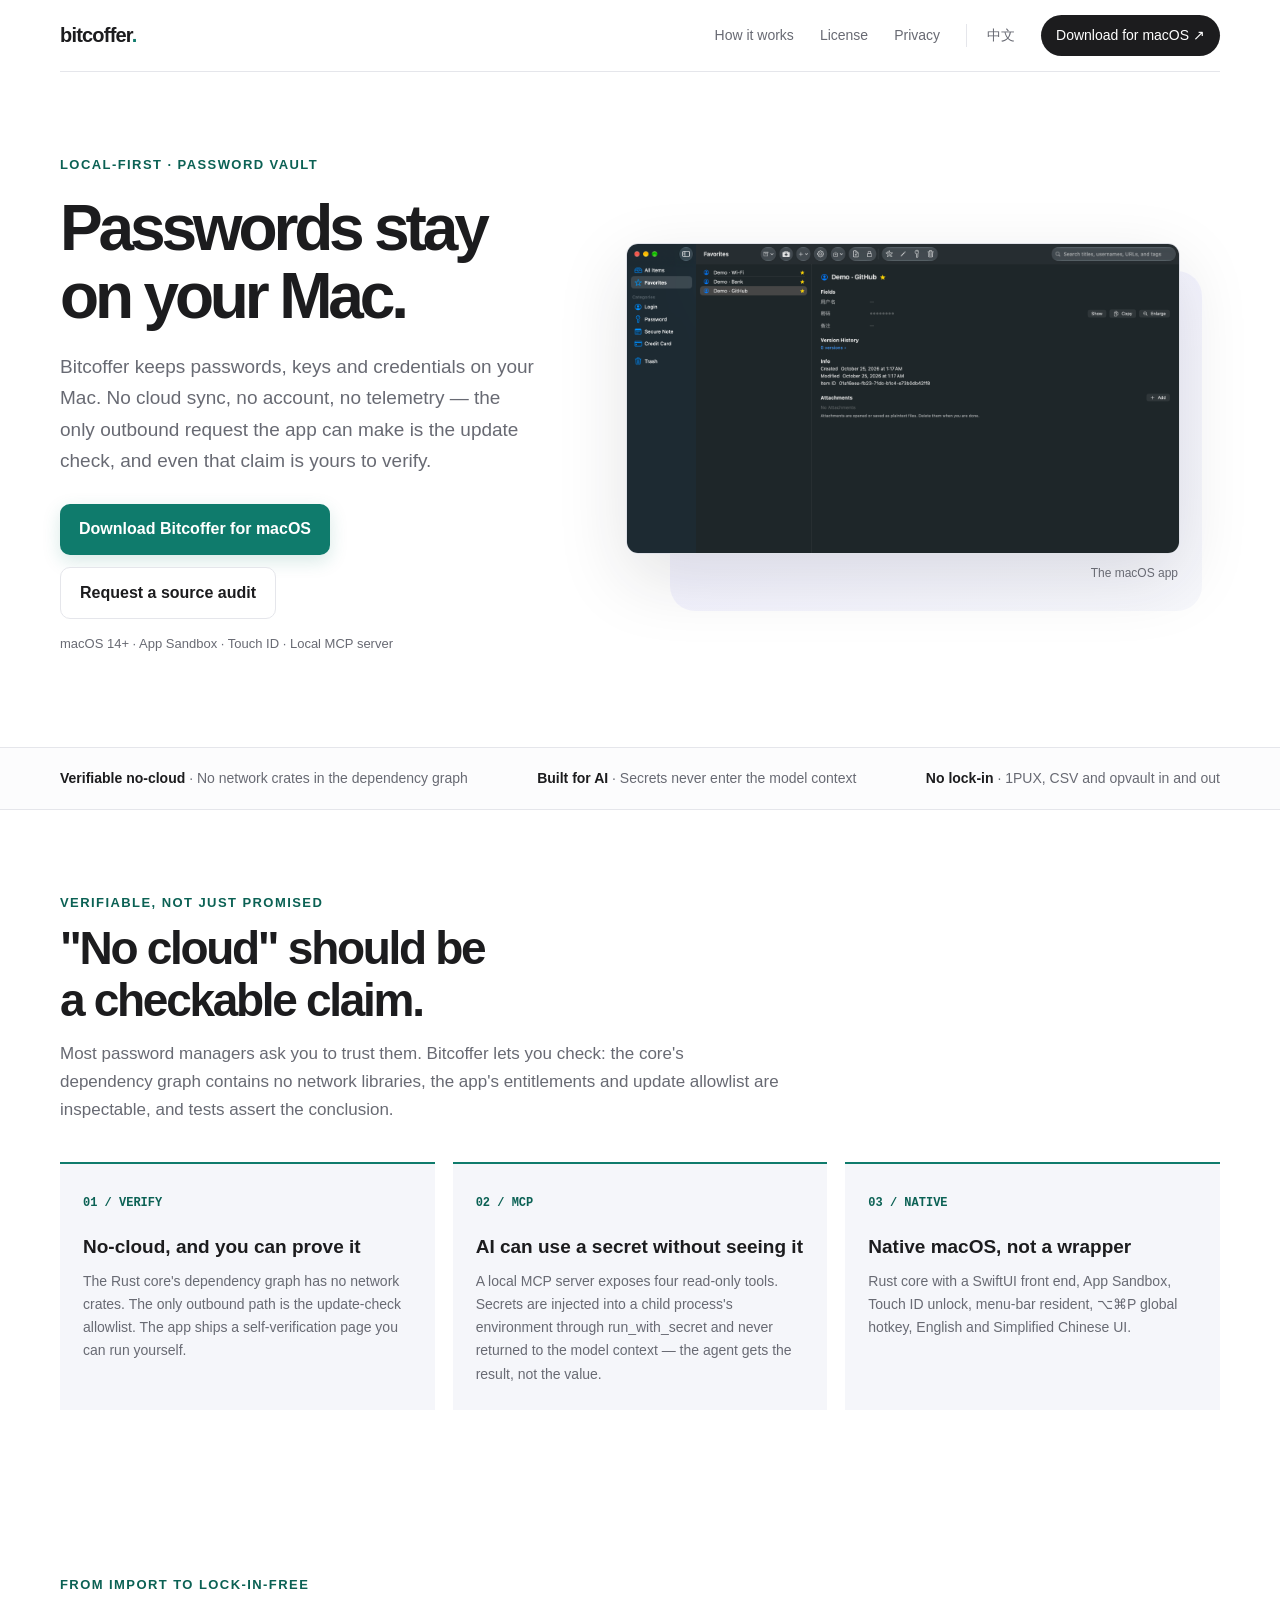
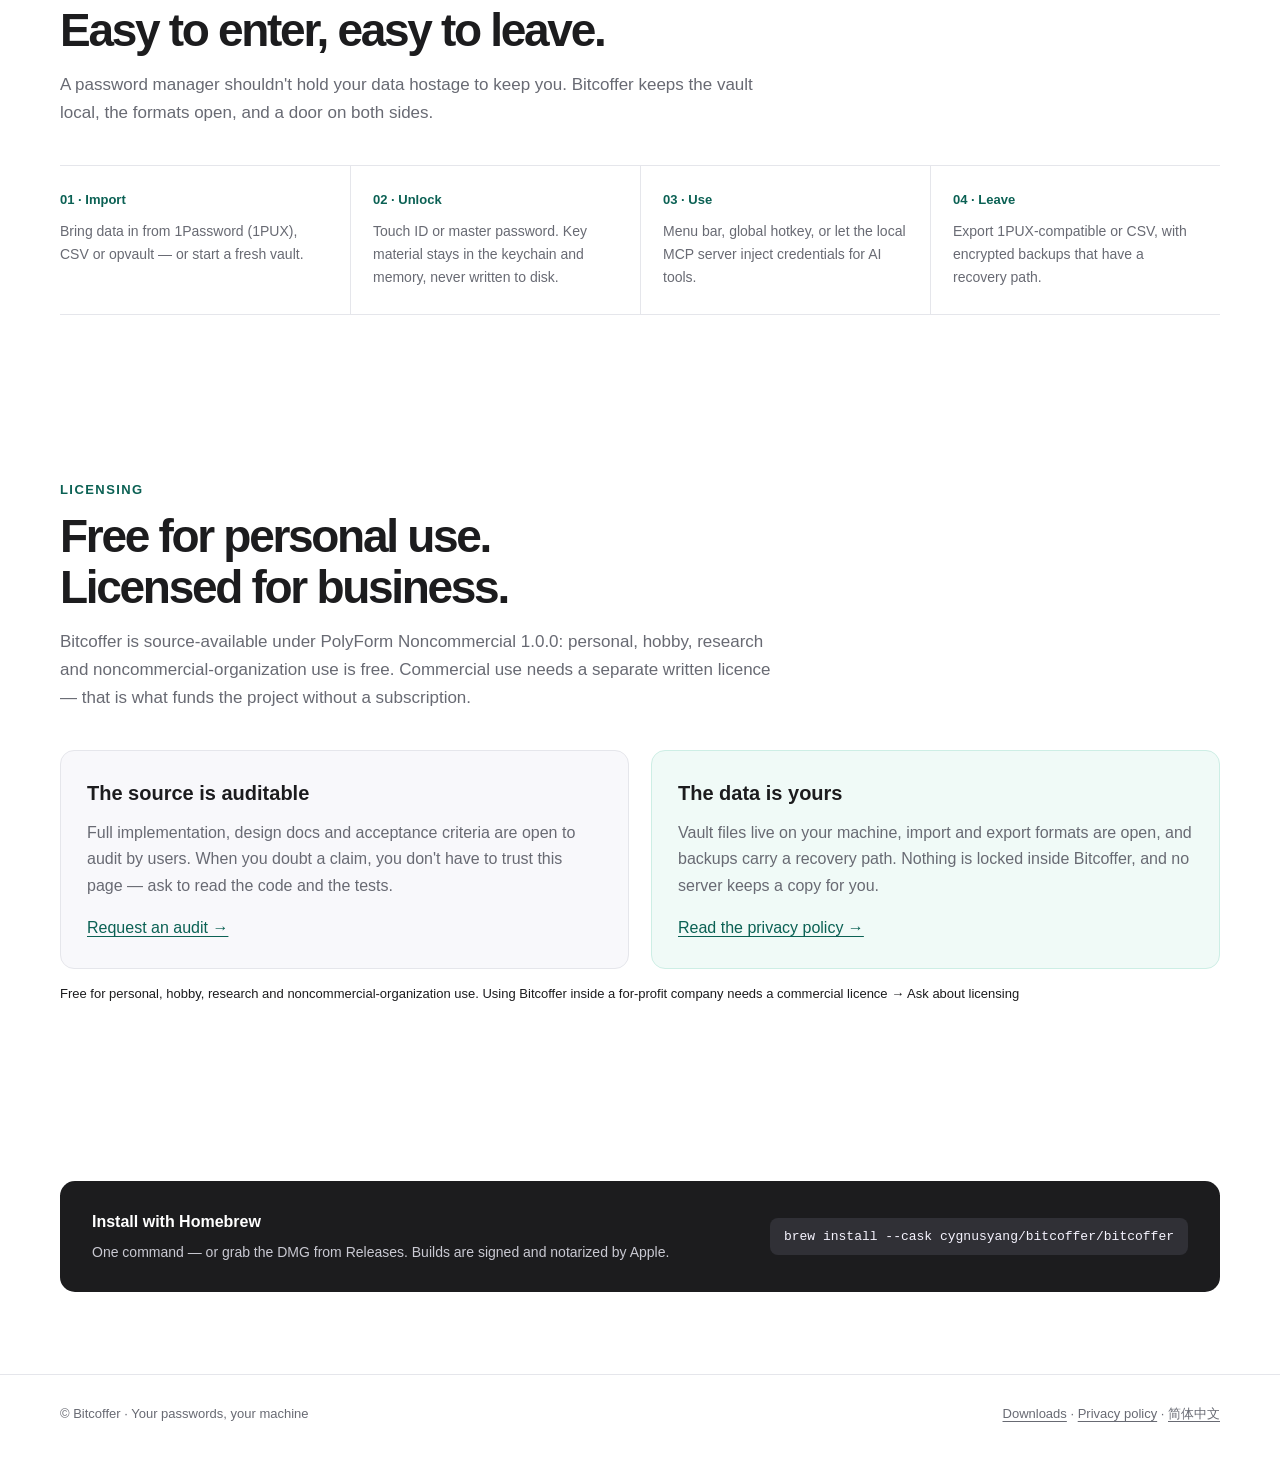
==== docs/en.html @ 15dc53fb "site: 官网迁入 docs/（容器化，配 GitHub Pages） 源码仓 cygnusyang/bitcoffer 转 private 后其 gh-pages 会下线，站点迁到本仓 docs/" ====
<!doctype html>
<html lang="en">
<head>
<meta charset="utf-8"><meta name="viewport" content="width=device-width,initial-scale=1">
<meta name="description" content="Bitcoffer is a local-first password manager for macOS. Passwords, keys and credentials stay on your Mac — no cloud sync, no account, no telemetry. The only outbound request is the update check, and you can verify that yourself.">
<meta name="theme-color" content="#ffffff"><title>Bitcoffer — A local-first password manager for macOS</title>
<link rel="canonical" href="en.html"><link rel="alternate" hreflang="zh-Hans" href="./"><link rel="stylesheet" href="site.css">
</head><body><a class="skip" href="#main">Skip to content</a>
<header class="wrap nav"><a class="brand" href="#top" aria-label="Bitcoffer home">bitcoffer<span>.</span></a><nav class="navlinks" aria-label="Main navigation"><a class="optional" href="#how">How it works</a><a href="#license">License</a><a class="optional" href="privacy.html">Privacy</a><a class="lang" href="./" lang="zh-Hans">中文</a><a class="pill" href="https://github.com/cygnusyang/bitcoffer-releases/releases/latest">Download for macOS ↗</a></nav></header>
<main id="main"><div class="wrap hero" id="top"><div><div class="eyebrow">local-first · password vault</div><h1>Passwords stay<br>on your Mac.</h1><p>Bitcoffer keeps passwords, keys and credentials on your Mac. No cloud sync, no account, no telemetry — the only outbound request the app can make is the update check, and even that claim is yours to verify.</p><div class="actions"><a class="button" href="https://github.com/cygnusyang/bitcoffer-releases/releases/latest">Download Bitcoffer for macOS</a><a class="button secondary" href="mailto:ruohuyang@163.com?subject=Bitcoffer%20source%20audit">Request a source audit</a></div><p class="micro">macOS 14+ · App Sandbox · Touch ID · Local MCP server</p></div><figure class="hero-art"><img src="assets/favorites-en.png" alt="The Bitcoffer main window on macOS, showing the sidebar, item list and detail pane" width="2880" height="1612"><figcaption class="caption">The macOS app</figcaption></figure></div>
<div class="strip"><div class="wrap strip-inner"><span><strong>Verifiable no-cloud</strong> · No network crates in the dependency graph</span><span><strong>Built for AI</strong> · Secrets never enter the model context</span><span><strong>No lock-in</strong> · 1PUX, CSV and opvault in and out</span></div></div>
<section class="content wrap"><div class="section-head"><div class="eyebrow">Verifiable, not just promised</div><h2>"No cloud" should be<br>a checkable claim.</h2><p>Most password managers ask you to trust them. Bitcoffer lets you check: the core's dependency graph contains no network libraries, the app's entitlements and update allowlist are inspectable, and tests assert the conclusion.</p></div><div class="columns"><article class="feature"><span class="num">01 / VERIFY</span><h3>No-cloud, and you can prove it</h3><p>The Rust core's dependency graph has no network crates. The only outbound path is the update-check allowlist. The app ships a self-verification page you can run yourself.</p></article><article class="feature"><span class="num">02 / MCP</span><h3>AI can use a secret without seeing it</h3><p>A local MCP server exposes four read-only tools. Secrets are injected into a child process's environment through run_with_secret and never returned to the model context — the agent gets the result, not the value.</p></article><article class="feature"><span class="num">03 / NATIVE</span><h3>Native macOS, not a wrapper</h3><p>Rust core with a SwiftUI front end, App Sandbox, Touch ID unlock, menu-bar resident, ⌥⌘P global hotkey, English and Simplified Chinese UI.</p></article></div></section>
<section class="content wrap" id="how"><div class="section-head"><div class="eyebrow">From import to lock-in-free</div><h2>Easy to enter, easy to leave.</h2><p>A password manager shouldn't hold your data hostage to keep you. Bitcoffer keeps the vault local, the formats open, and a door on both sides.</p></div><div class="workflow"><article class="step"><b>01 · Import</b><p>Bring data in from 1Password (1PUX), CSV or opvault — or start a fresh vault.</p></article><article class="step"><b>02 · Unlock</b><p>Touch ID or master password. Key material stays in the keychain and memory, never written to disk.</p></article><article class="step"><b>03 · Use</b><p>Menu bar, global hotkey, or let the local MCP server inject credentials for AI tools.</p></article><article class="step"><b>04 · Leave</b><p>Export 1PUX-compatible or CSV, with encrypted backups that have a recovery path.</p></article></div></section>
<section class="content wrap" id="license"><div class="section-head"><div class="eyebrow">Licensing</div><h2>Free for personal use.<br>Licensed for business.</h2><p>Bitcoffer is source-available under PolyForm Noncommercial 1.0.0: personal, hobby, research and noncommercial-organization use is free. Commercial use needs a separate written licence — that is what funds the project without a subscription.</p></div><div class="license"><article><h3>The source is auditable</h3><p>Full implementation, design docs and acceptance criteria are open to audit by users. When you doubt a claim, you don't have to trust this page — ask to read the code and the tests.</p><a class="inline" href="mailto:ruohuyang@163.com?subject=Bitcoffer%20source%20audit">Request an audit →</a></article><article class="commercial"><h3>The data is yours</h3><p>Vault files live on your machine, import and export formats are open, and backups carry a recovery path. Nothing is locked inside Bitcoffer, and no server keeps a copy for you.</p><a class="inline" href="privacy.html">Read the privacy policy →</a></article></div><p class="micro">Free for personal, hobby, research and noncommercial-organization use. Using Bitcoffer inside a for-profit company needs a commercial licence → <a class="inline" href="mailto:ruohuyang@163.com?subject=Bitcoffer%20Commercial%20License">Ask about licensing</a></p></section>
<section class="content wrap"><div class="install"><div><strong>Install with Homebrew</strong><p>One command — or grab the DMG from Releases. Builds are signed and notarized by Apple.</p></div><code>brew install --cask cygnusyang/bitcoffer/bitcoffer</code></div></section></main>
<footer class="footer"><div class="wrap footer-inner"><span>© Bitcoffer · Your passwords, your machine</span><span><a href="https://github.com/cygnusyang/bitcoffer-releases">Downloads</a> · <a href="privacy.html">Privacy policy</a> · <a href="./" lang="zh-Hans">简体中文</a></span></div></footer></body></html>
---- docs/site.css ----
:root{color-scheme:light;--ink:#1c1c1e;--muted:#686a73;--line:#e5e6eb;--paper:#fff;--soft:#f5f6fa;--accent:#0f7b6c;--accent-dark:#0b6154;--purple:#0f7b6c;--max:1160px;font-family:-apple-system,BlinkMacSystemFont,"Segoe UI","PingFang SC","Helvetica Neue",sans-serif;color:var(--ink);background:var(--paper);font-synthesis:none;text-rendering:optimizeLegibility}*{box-sizing:border-box}html{scroll-behavior:smooth}body{margin:0;font-size:16px;line-height:1.65}a{color:inherit;text-decoration:none}a:hover{color:var(--accent-dark)}.wrap{width:min(var(--max),calc(100% - 48px));margin:auto}.nav{height:72px;display:flex;align-items:center;justify-content:space-between;border-bottom:1px solid var(--line)}.brand{font-size:20px;font-weight:750;letter-spacing:-.04em}.brand span{color:var(--accent)}.navlinks{display:flex;align-items:center;gap:26px;font-size:14px;color:var(--muted)}.navlinks a:hover{color:var(--ink)}.navlinks .pill{padding:9px 15px;border-radius:999px;background:var(--ink);color:white}.lang{border-left:1px solid var(--line);padding-left:20px}.hero{padding:82px 0 64px;display:grid;grid-template-columns:.86fr 1.14fr;gap:48px;align-items:center}.eyebrow{color:var(--accent-dark);font-size:13px;font-weight:700;letter-spacing:.11em;text-transform:uppercase}.hero h1{font-size:clamp(40px,5.6vw,64px);line-height:1.06;letter-spacing:-.065em;margin:20px 0}.hero p{font-size:19px;color:var(--muted);max-width:490px;margin:0 0 28px}.actions{display:flex;flex-wrap:wrap;gap:12px}.button{display:inline-flex;align-items:center;justify-content:center;padding:12px 19px;border-radius:10px;background:var(--accent);color:white;font-weight:650;box-shadow:0 6px 18px #0f7b6c2b}.button:hover{color:white;background:var(--accent-dark)}.button.secondary{background:white;color:var(--ink);box-shadow:none;border:1px solid var(--line)}.micro{font-size:13px!important;margin-top:14px!important}.hero-art{position:relative}.hero-art:before{content:"";position:absolute;inset:8% -4% -5% 8%;background:linear-gradient(145deg,#f0efff,#f7f8fc);border-radius:25px;z-index:-1}.hero-art img{display:block;width:100%;height:auto;border:1px solid #dfe1e8;border-radius:12px;box-shadow:0 24px 70px #22212b20}.caption{font-size:12px;color:var(--muted);text-align:right;margin:10px 2px}.strip{border-top:1px solid var(--line);border-bottom:1px solid var(--line);background:#fcfcfd}.strip-inner{display:flex;gap:30px;justify-content:space-between;padding:19px 0;color:var(--muted);font-size:14px}.strip strong{color:var(--ink)}section.content{padding:82px 0}.section-head{max-width:720px;margin-bottom:38px}.section-head h2{font-size:clamp(30px,4vw,46px);line-height:1.12;letter-spacing:-.05em;margin:10px 0 14px}.section-head p{color:var(--muted);font-size:17px;margin:0}.columns{display:grid;grid-template-columns:repeat(3,1fr);gap:18px}.feature{padding:24px 23px;border-top:2px solid var(--accent);background:var(--soft);min-height:190px}.feature .num{font:600 12px ui-monospace,monospace;color:var(--accent-dark)}.feature h3{font-size:19px;margin:16px 0 8px}.feature p{color:var(--muted);font-size:14px;margin:0}.workflow{display:grid;grid-template-columns:repeat(4,1fr);border-top:1px solid var(--line);border-bottom:1px solid var(--line)}.step{padding:23px 22px 25px 0}.step+.step{padding-left:22px;border-left:1px solid var(--line)}.step b{display:block;font-size:13px;color:var(--accent-dark);margin-bottom:10px}.step p{font-size:14px;color:var(--muted);margin:0}.license{display:grid;grid-template-columns:1fr 1fr;gap:22px}.license article{padding:26px;background:#f8f8fb;border:1px solid var(--line);border-radius:14px}.license h3{margin:0 0 10px;font-size:20px}.license p{color:var(--muted);margin:0 0 16px}.license a.inline{color:var(--accent-dark);text-decoration:underline;text-underline-offset:3px}.license .commercial{background:#f0faf7;border-color:#cdeee5}.install{display:flex;align-items:center;justify-content:space-between;gap:24px;padding:28px 32px;background:var(--ink);color:white;border-radius:15px}.install p{margin:6px 0 0;color:#c9c9d2;font-size:14px}.install code{display:inline-block;background:#303036;padding:11px 14px;border-radius:8px;color:#f6f4ff;font:13px ui-monospace,monospace}.footer{border-top:1px solid var(--line);padding:28px 0 42px;color:var(--muted);font-size:13px}.footer-inner{display:flex;justify-content:space-between;gap:20px}.footer a{text-decoration:underline;text-underline-offset:3px}.skip{position:absolute;left:-9999px}.skip:focus{left:12px;top:12px;padding:10px;background:white;z-index:5}a:focus-visible{outline:3px solid var(--purple);outline-offset:3px;border-radius:3px}@media(max-width:850px){.hero{grid-template-columns:1fr;padding-top:58px;gap:38px}.hero-art{max-width:780px}.navlinks{gap:15px}.navlinks .optional{display:none}}@media(max-width:650px){.wrap{width:min(var(--max),calc(100% - 32px))}.nav{height:62px}.navlinks{gap:12px;font-size:13px}.navlinks .pill{padding:7px 11px}.lang{padding-left:12px}.hero{padding:48px 0 44px}.hero h1{font-size:46px}.hero p{font-size:17px}.strip-inner{display:grid;grid-template-columns:1fr 1fr;gap:12px}.content{padding:58px 0!important}.columns,.license{grid-template-columns:1fr}.feature{min-height:auto}.workflow{grid-template-columns:1fr 1fr}.step{padding:19px 12px 20px 0}.step+.step{padding-left:14px}.step:nth-child(3){border-left:0;padding-left:0;border-top:1px solid var(--line)}.step:nth-child(4){border-top:1px solid var(--line)}.install{align-items:flex-start;flex-direction:column;padding:24px}.install code{font-size:12px;max-width:100%;overflow-wrap:anywhere}.footer-inner{flex-direction:column}}@media(prefers-reduced-motion:reduce){html{scroll-behavior:auto}*{animation-duration:.01ms!important;transition-duration:.01ms!important}}
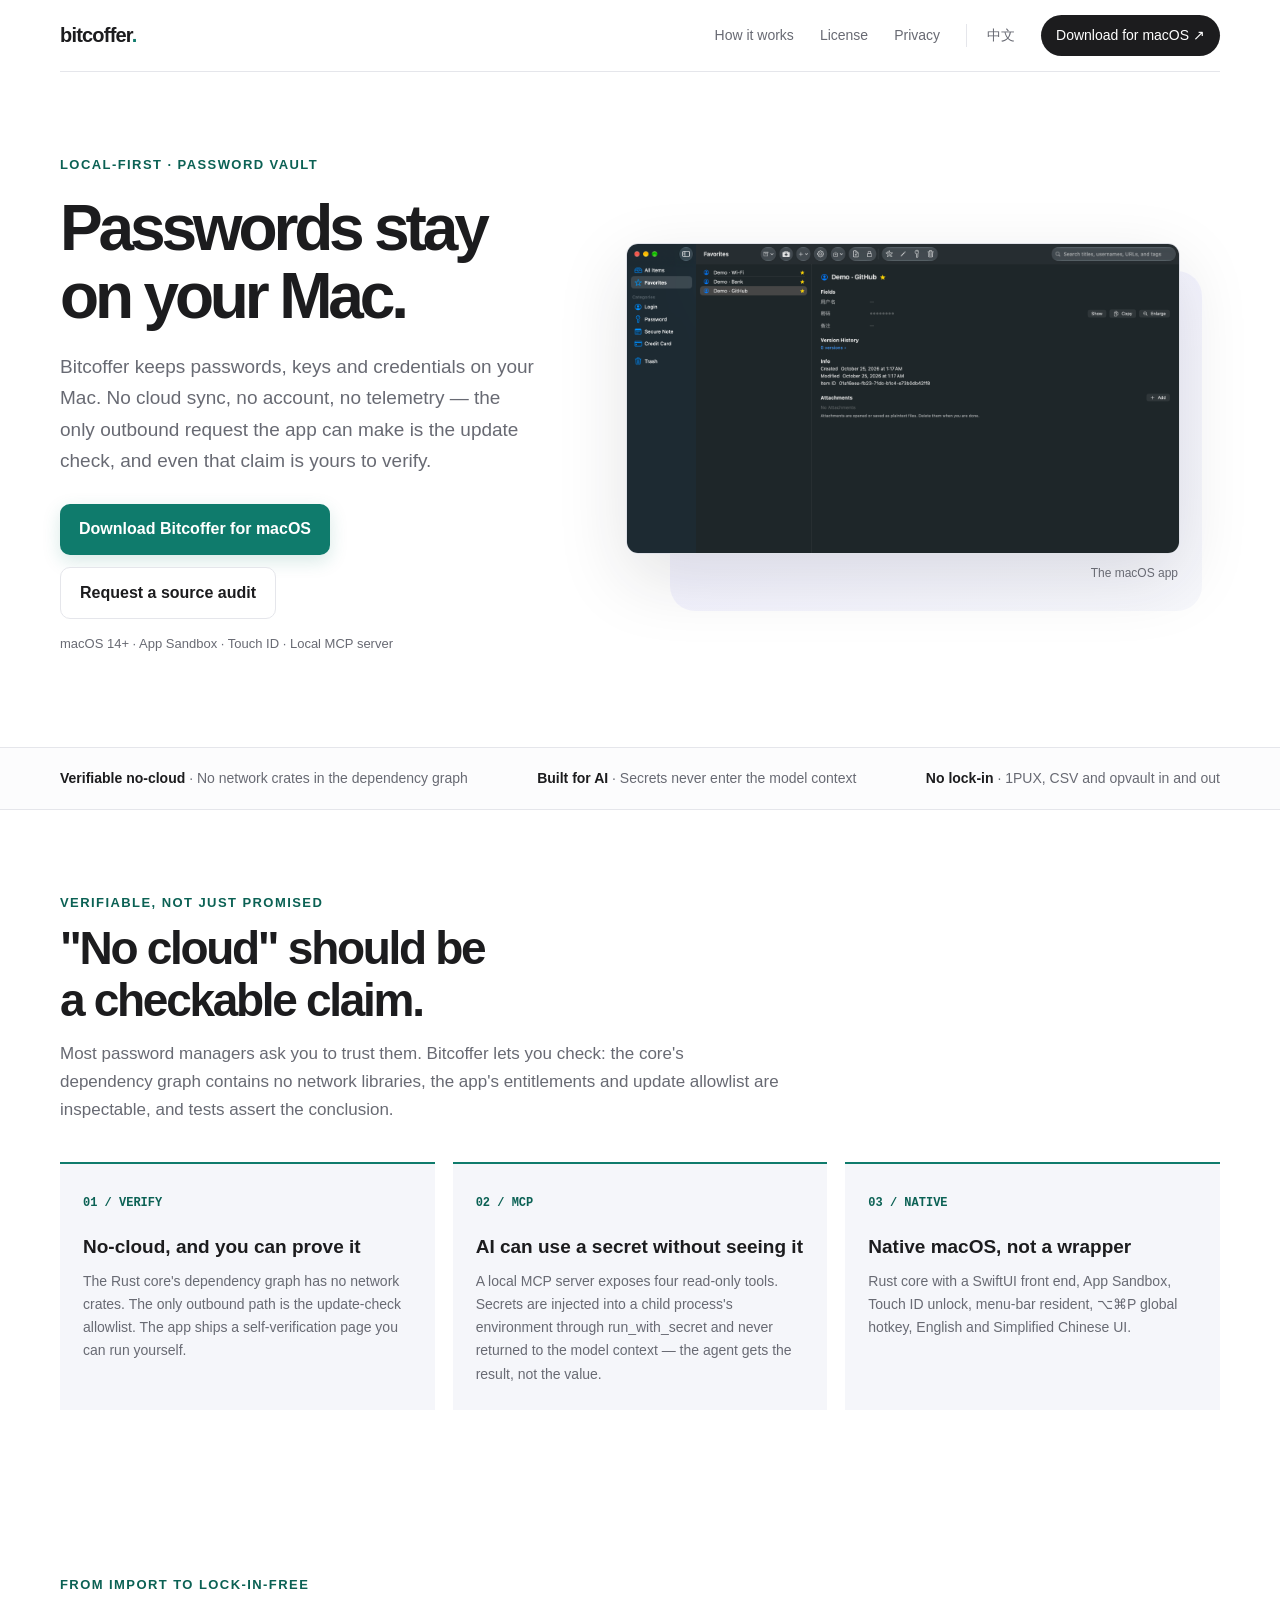
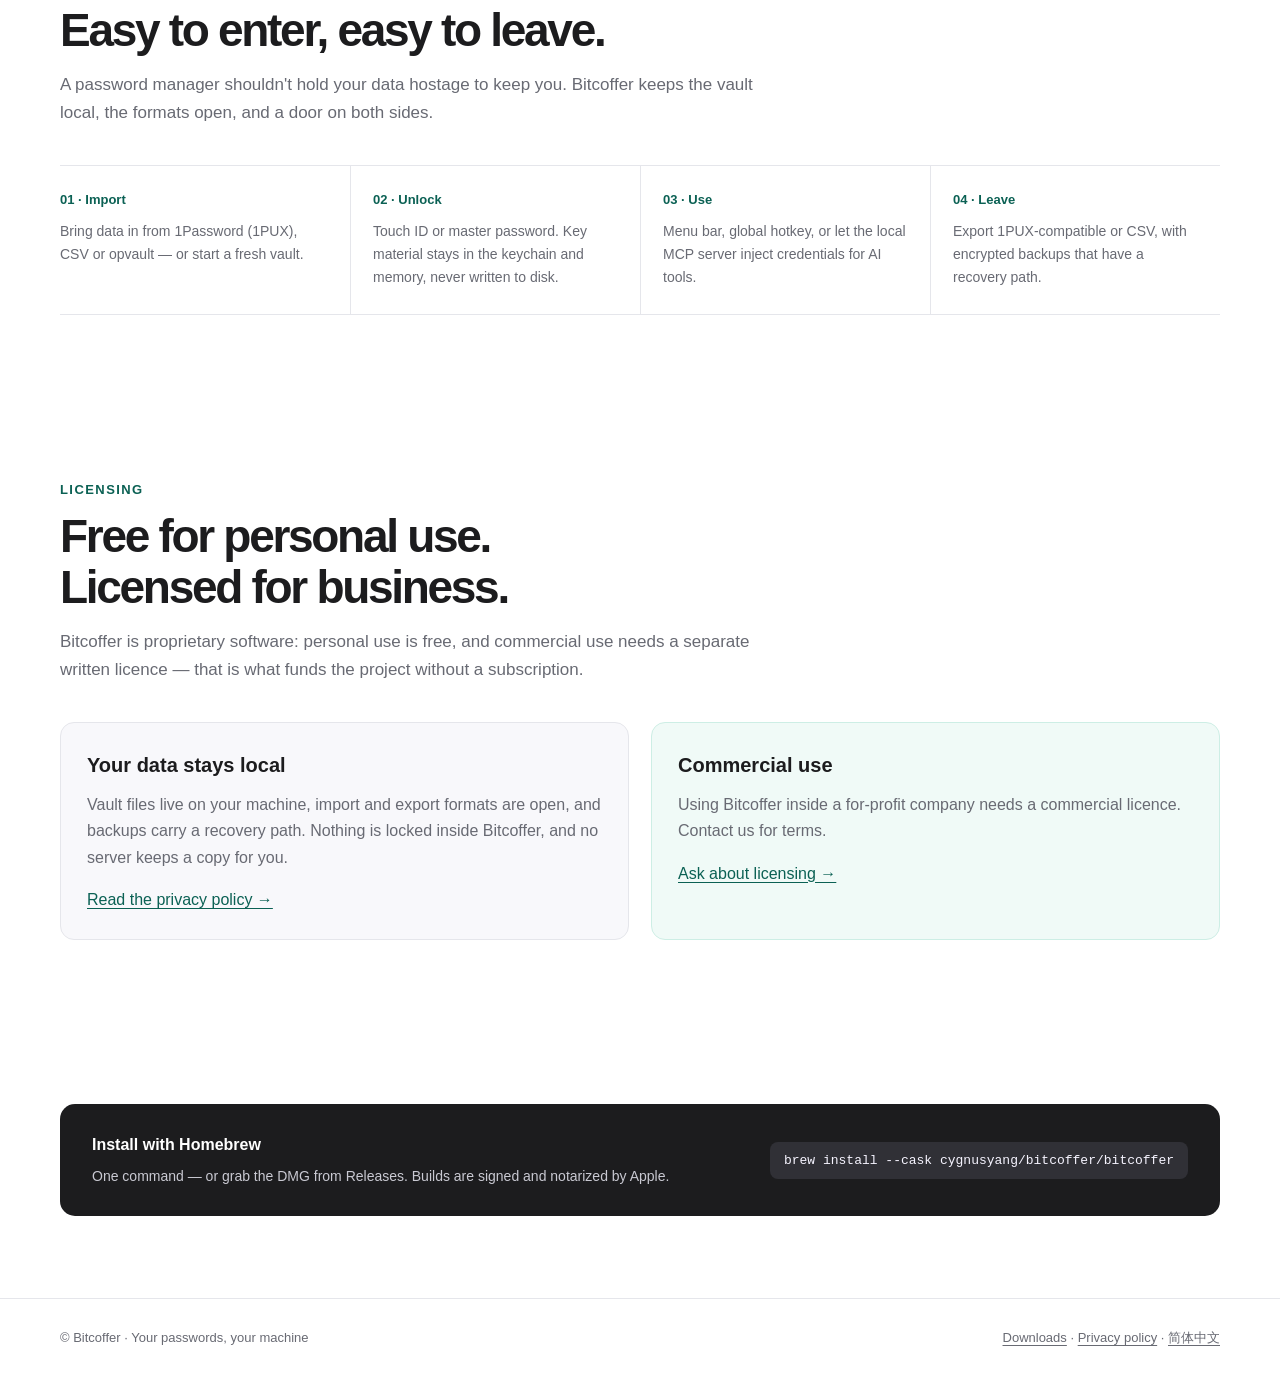
==== commit 8cc6b0c6: "site: 站点改用 site/ 的专有许可版本，并修正跨仓链接 - 以源码仓 site/ 为准（LICENSE 已改 Proprietary，许可卡片已是「数据留在本地 /   商业授权」，不再宣称" ====
--- a/docs/en.html
+++ b/docs/en.html
@@ -4,13 +4,13 @@
 <meta charset="utf-8"><meta name="viewport" content="width=device-width,initial-scale=1">
 <meta name="description" content="Bitcoffer is a local-first password manager for macOS. Passwords, keys and credentials stay on your Mac — no cloud sync, no account, no telemetry. The only outbound request is the update check, and you can verify that yourself.">
 <meta name="theme-color" content="#ffffff"><title>Bitcoffer — A local-first password manager for macOS</title>
-<link rel="canonical" href="en.html"><link rel="alternate" hreflang="zh-Hans" href="./"><link rel="stylesheet" href="site.css">
+<link rel="canonical" href="https://cygnusyang.github.io/bitcoffer/en.html"><link rel="alternate" hreflang="zh-Hans" href="https://cygnusyang.github.io/bitcoffer/"><link rel="stylesheet" href="site.css">
 </head><body><a class="skip" href="#main">Skip to content</a>
 <header class="wrap nav"><a class="brand" href="#top" aria-label="Bitcoffer home">bitcoffer<span>.</span></a><nav class="navlinks" aria-label="Main navigation"><a class="optional" href="#how">How it works</a><a href="#license">License</a><a class="optional" href="privacy.html">Privacy</a><a class="lang" href="./" lang="zh-Hans">中文</a><a class="pill" href="https://github.com/cygnusyang/bitcoffer-releases/releases/latest">Download for macOS ↗</a></nav></header>
 <main id="main"><div class="wrap hero" id="top"><div><div class="eyebrow">local-first · password vault</div><h1>Passwords stay<br>on your Mac.</h1><p>Bitcoffer keeps passwords, keys and credentials on your Mac. No cloud sync, no account, no telemetry — the only outbound request the app can make is the update check, and even that claim is yours to verify.</p><div class="actions"><a class="button" href="https://github.com/cygnusyang/bitcoffer-releases/releases/latest">Download Bitcoffer for macOS</a><a class="button secondary" href="mailto:ruohuyang@163.com?subject=Bitcoffer%20source%20audit">Request a source audit</a></div><p class="micro">macOS 14+ · App Sandbox · Touch ID · Local MCP server</p></div><figure class="hero-art"><img src="assets/favorites-en.png" alt="The Bitcoffer main window on macOS, showing the sidebar, item list and detail pane" width="2880" height="1612"><figcaption class="caption">The macOS app</figcaption></figure></div>
 <div class="strip"><div class="wrap strip-inner"><span><strong>Verifiable no-cloud</strong> · No network crates in the dependency graph</span><span><strong>Built for AI</strong> · Secrets never enter the model context</span><span><strong>No lock-in</strong> · 1PUX, CSV and opvault in and out</span></div></div>
 <section class="content wrap"><div class="section-head"><div class="eyebrow">Verifiable, not just promised</div><h2>"No cloud" should be<br>a checkable claim.</h2><p>Most password managers ask you to trust them. Bitcoffer lets you check: the core's dependency graph contains no network libraries, the app's entitlements and update allowlist are inspectable, and tests assert the conclusion.</p></div><div class="columns"><article class="feature"><span class="num">01 / VERIFY</span><h3>No-cloud, and you can prove it</h3><p>The Rust core's dependency graph has no network crates. The only outbound path is the update-check allowlist. The app ships a self-verification page you can run yourself.</p></article><article class="feature"><span class="num">02 / MCP</span><h3>AI can use a secret without seeing it</h3><p>A local MCP server exposes four read-only tools. Secrets are injected into a child process's environment through run_with_secret and never returned to the model context — the agent gets the result, not the value.</p></article><article class="feature"><span class="num">03 / NATIVE</span><h3>Native macOS, not a wrapper</h3><p>Rust core with a SwiftUI front end, App Sandbox, Touch ID unlock, menu-bar resident, ⌥⌘P global hotkey, English and Simplified Chinese UI.</p></article></div></section>
 <section class="content wrap" id="how"><div class="section-head"><div class="eyebrow">From import to lock-in-free</div><h2>Easy to enter, easy to leave.</h2><p>A password manager shouldn't hold your data hostage to keep you. Bitcoffer keeps the vault local, the formats open, and a door on both sides.</p></div><div class="workflow"><article class="step"><b>01 · Import</b><p>Bring data in from 1Password (1PUX), CSV or opvault — or start a fresh vault.</p></article><article class="step"><b>02 · Unlock</b><p>Touch ID or master password. Key material stays in the keychain and memory, never written to disk.</p></article><article class="step"><b>03 · Use</b><p>Menu bar, global hotkey, or let the local MCP server inject credentials for AI tools.</p></article><article class="step"><b>04 · Leave</b><p>Export 1PUX-compatible or CSV, with encrypted backups that have a recovery path.</p></article></div></section>
-<section class="content wrap" id="license"><div class="section-head"><div class="eyebrow">Licensing</div><h2>Free for personal use.<br>Licensed for business.</h2><p>Bitcoffer is source-available under PolyForm Noncommercial 1.0.0: personal, hobby, research and noncommercial-organization use is free. Commercial use needs a separate written licence — that is what funds the project without a subscription.</p></div><div class="license"><article><h3>The source is auditable</h3><p>Full implementation, design docs and acceptance criteria are open to audit by users. When you doubt a claim, you don't have to trust this page — ask to read the code and the tests.</p><a class="inline" href="mailto:ruohuyang@163.com?subject=Bitcoffer%20source%20audit">Request an audit →</a></article><article class="commercial"><h3>The data is yours</h3><p>Vault files live on your machine, import and export formats are open, and backups carry a recovery path. Nothing is locked inside Bitcoffer, and no server keeps a copy for you.</p><a class="inline" href="privacy.html">Read the privacy policy →</a></article></div><p class="micro">Free for personal, hobby, research and noncommercial-organization use. Using Bitcoffer inside a for-profit company needs a commercial licence → <a class="inline" href="mailto:ruohuyang@163.com?subject=Bitcoffer%20Commercial%20License">Ask about licensing</a></p></section>
+<section class="content wrap" id="license"><div class="section-head"><div class="eyebrow">Licensing</div><h2>Free for personal use.<br>Licensed for business.</h2><p>Bitcoffer is proprietary software: personal use is free, and commercial use needs a separate written licence — that is what funds the project without a subscription.</p></div><div class="license"><article><h3>Your data stays local</h3><p>Vault files live on your machine, import and export formats are open, and backups carry a recovery path. Nothing is locked inside Bitcoffer, and no server keeps a copy for you.</p><a class="inline" href="https://github.com/cygnusyang/bitcoffer/blob/main/PRIVACY.md">Read the privacy policy →</a></article><article class="commercial"><h3>Commercial use</h3><p>Using Bitcoffer inside a for-profit company needs a commercial licence. Contact us for terms.</p><a class="inline" href="mailto:ruohuyang@163.com?subject=Bitcoffer%20Commercial%20License">Ask about licensing →</a></article></div></section>
 <section class="content wrap"><div class="install"><div><strong>Install with Homebrew</strong><p>One command — or grab the DMG from Releases. Builds are signed and notarized by Apple.</p></div><code>brew install --cask cygnusyang/bitcoffer/bitcoffer</code></div></section></main>
 <footer class="footer"><div class="wrap footer-inner"><span>© Bitcoffer · Your passwords, your machine</span><span><a href="https://github.com/cygnusyang/bitcoffer-releases">Downloads</a> · <a href="privacy.html">Privacy policy</a> · <a href="./" lang="zh-Hans">简体中文</a></span></div></footer></body></html>
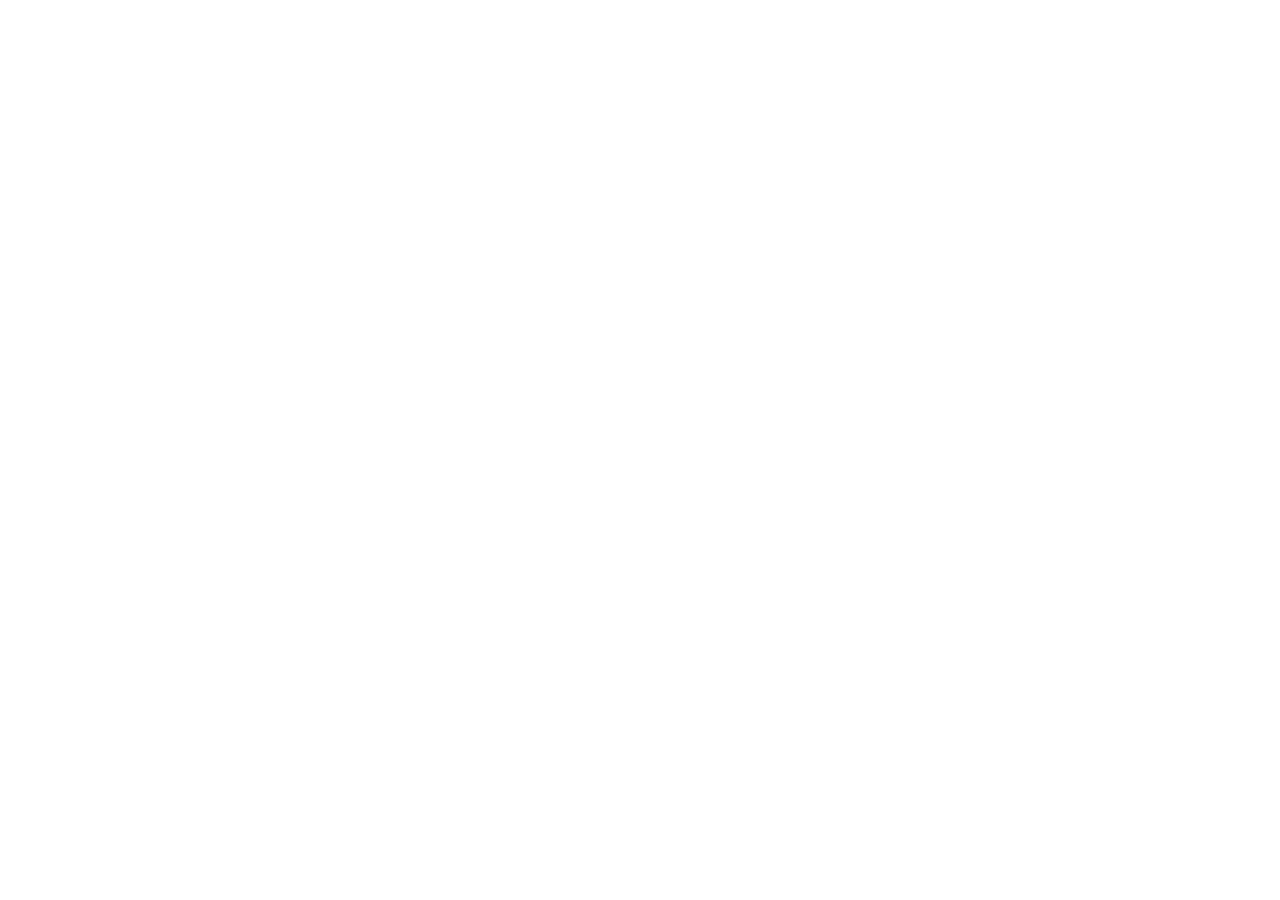
==== commit 7cb82fb5: "Route Bitcoffer Pages visitors to the official website" ====
--- a/docs/en.html
+++ b/docs/en.html
@@ -1,16 +1,19 @@
 <!doctype html>
 <html lang="en">
 <head>
-<meta charset="utf-8"><meta name="viewport" content="width=device-width,initial-scale=1">
-<meta name="description" content="Bitcoffer is a local-first password manager for macOS. Passwords, keys and credentials stay on your Mac — no cloud sync, no account, no telemetry. The only outbound request is the update check, and you can verify that yourself.">
-<meta name="theme-color" content="#ffffff"><title>Bitcoffer — A local-first password manager for macOS</title>
-<link rel="canonical" href="https://cygnusyang.github.io/bitcoffer/en.html"><link rel="alternate" hreflang="zh-Hans" href="https://cygnusyang.github.io/bitcoffer/"><link rel="stylesheet" href="site.css">
-</head><body><a class="skip" href="#main">Skip to content</a>
-<header class="wrap nav"><a class="brand" href="#top" aria-label="Bitcoffer home">bitcoffer<span>.</span></a><nav class="navlinks" aria-label="Main navigation"><a class="optional" href="#how">How it works</a><a href="#license">License</a><a class="optional" href="privacy.html">Privacy</a><a class="lang" href="./" lang="zh-Hans">中文</a><a class="pill" href="https://github.com/cygnusyang/bitcoffer-releases/releases/latest">Download for macOS ↗</a></nav></header>
-<main id="main"><div class="wrap hero" id="top"><div><div class="eyebrow">local-first · password vault</div><h1>Passwords stay<br>on your Mac.</h1><p>Bitcoffer keeps passwords, keys and credentials on your Mac. No cloud sync, no account, no telemetry — the only outbound request the app can make is the update check, and even that claim is yours to verify.</p><div class="actions"><a class="button" href="https://github.com/cygnusyang/bitcoffer-releases/releases/latest">Download Bitcoffer for macOS</a><a class="button secondary" href="mailto:ruohuyang@163.com?subject=Bitcoffer%20source%20audit">Request a source audit</a></div><p class="micro">macOS 14+ · App Sandbox · Touch ID · Local MCP server</p></div><figure class="hero-art"><img src="assets/favorites-en.png" alt="The Bitcoffer main window on macOS, showing the sidebar, item list and detail pane" width="2880" height="1612"><figcaption class="caption">The macOS app</figcaption></figure></div>
-<div class="strip"><div class="wrap strip-inner"><span><strong>Verifiable no-cloud</strong> · No network crates in the dependency graph</span><span><strong>Built for AI</strong> · Secrets never enter the model context</span><span><strong>No lock-in</strong> · 1PUX, CSV and opvault in and out</span></div></div>
-<section class="content wrap"><div class="section-head"><div class="eyebrow">Verifiable, not just promised</div><h2>"No cloud" should be<br>a checkable claim.</h2><p>Most password managers ask you to trust them. Bitcoffer lets you check: the core's dependency graph contains no network libraries, the app's entitlements and update allowlist are inspectable, and tests assert the conclusion.</p></div><div class="columns"><article class="feature"><span class="num">01 / VERIFY</span><h3>No-cloud, and you can prove it</h3><p>The Rust core's dependency graph has no network crates. The only outbound path is the update-check allowlist. The app ships a self-verification page you can run yourself.</p></article><article class="feature"><span class="num">02 / MCP</span><h3>AI can use a secret without seeing it</h3><p>A local MCP server exposes four read-only tools. Secrets are injected into a child process's environment through run_with_secret and never returned to the model context — the agent gets the result, not the value.</p></article><article class="feature"><span class="num">03 / NATIVE</span><h3>Native macOS, not a wrapper</h3><p>Rust core with a SwiftUI front end, App Sandbox, Touch ID unlock, menu-bar resident, ⌥⌘P global hotkey, English and Simplified Chinese UI.</p></article></div></section>
-<section class="content wrap" id="how"><div class="section-head"><div class="eyebrow">From import to lock-in-free</div><h2>Easy to enter, easy to leave.</h2><p>A password manager shouldn't hold your data hostage to keep you. Bitcoffer keeps the vault local, the formats open, and a door on both sides.</p></div><div class="workflow"><article class="step"><b>01 · Import</b><p>Bring data in from 1Password (1PUX), CSV or opvault — or start a fresh vault.</p></article><article class="step"><b>02 · Unlock</b><p>Touch ID or master password. Key material stays in the keychain and memory, never written to disk.</p></article><article class="step"><b>03 · Use</b><p>Menu bar, global hotkey, or let the local MCP server inject credentials for AI tools.</p></article><article class="step"><b>04 · Leave</b><p>Export 1PUX-compatible or CSV, with encrypted backups that have a recovery path.</p></article></div></section>
-<section class="content wrap" id="license"><div class="section-head"><div class="eyebrow">Licensing</div><h2>Free for personal use.<br>Licensed for business.</h2><p>Bitcoffer is proprietary software: personal use is free, and commercial use needs a separate written licence — that is what funds the project without a subscription.</p></div><div class="license"><article><h3>Your data stays local</h3><p>Vault files live on your machine, import and export formats are open, and backups carry a recovery path. Nothing is locked inside Bitcoffer, and no server keeps a copy for you.</p><a class="inline" href="https://github.com/cygnusyang/bitcoffer/blob/main/PRIVACY.md">Read the privacy policy →</a></article><article class="commercial"><h3>Commercial use</h3><p>Using Bitcoffer inside a for-profit company needs a commercial licence. Contact us for terms.</p><a class="inline" href="mailto:ruohuyang@163.com?subject=Bitcoffer%20Commercial%20License">Ask about licensing →</a></article></div></section>
-<section class="content wrap"><div class="install"><div><strong>Install with Homebrew</strong><p>One command — or grab the DMG from Releases. Builds are signed and notarized by Apple.</p></div><code>brew install --cask cygnusyang/bitcoffer/bitcoffer</code></div></section></main>
-<footer class="footer"><div class="wrap footer-inner"><span>© Bitcoffer · Your passwords, your machine</span><span><a href="https://github.com/cygnusyang/bitcoffer-releases">Downloads</a> · <a href="privacy.html">Privacy policy</a> · <a href="./" lang="zh-Hans">简体中文</a></span></div></footer></body></html>
+  <meta charset="utf-8">
+  <meta name="viewport" content="width=device-width, initial-scale=1">
+  <title>Bitcoffer</title>
+  <link rel="canonical" href="https://ai.cygnusyang.top/bitcoffer/">
+  <meta http-equiv="refresh" content="0; url=https://ai.cygnusyang.top/bitcoffer/">
+  <script>
+    const destination = new URL(document.querySelector('link[rel="canonical"]').href);
+    destination.search = location.search;
+    destination.hash = location.hash;
+    location.replace(destination.href);
+  </script>
+</head>
+<body>
+  <p><a href="https://ai.cygnusyang.top/bitcoffer/">Open the Bitcoffer website</a></p>
+</body>
+</html>
